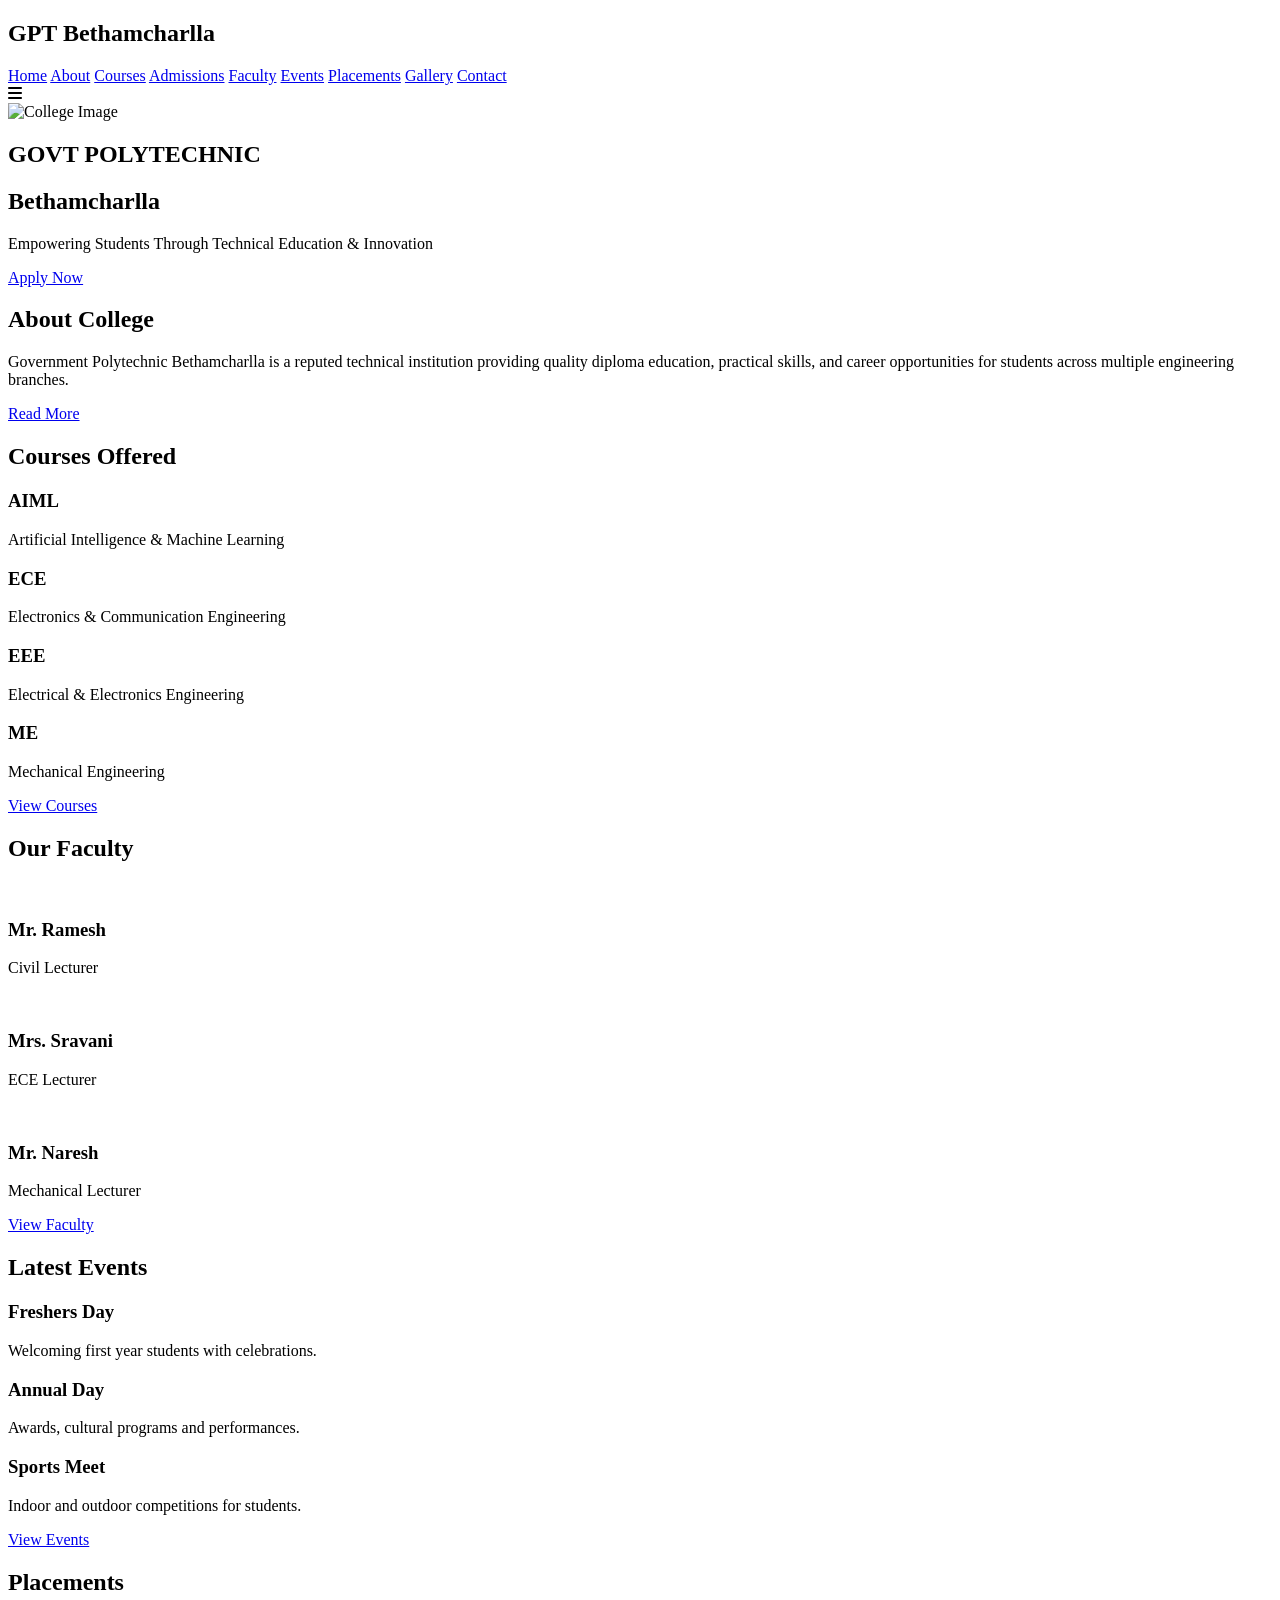
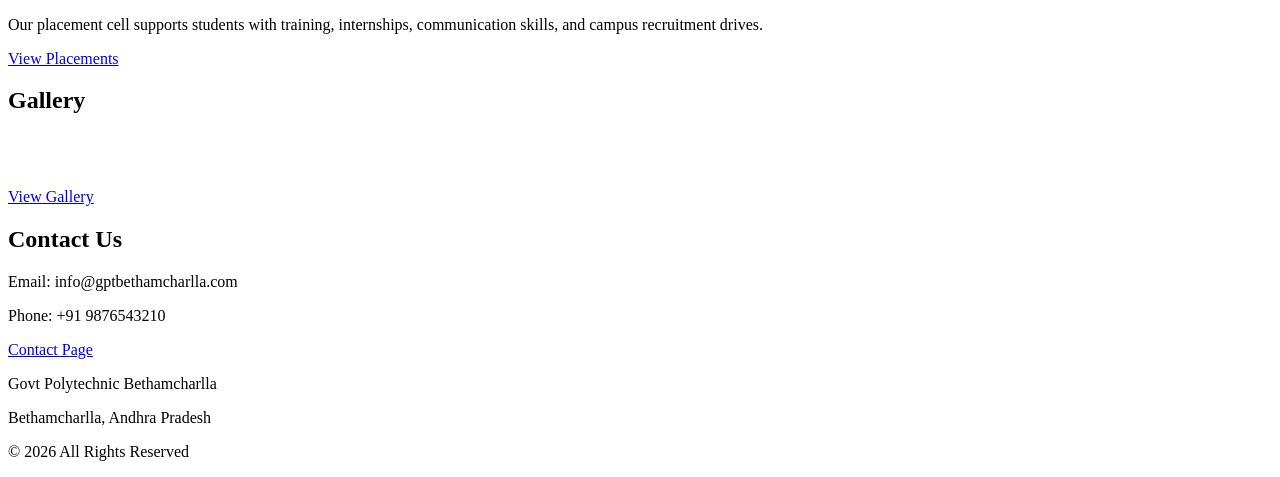
==== index.html @ 40ce56f2 "Create index.html" ====
<!DOCTYPE html>
<html lang="en">
<head>
<meta charset="UTF-8">
<meta name="viewport" content="width=device-width, initial-scale=1.0">
<title>GPT Bethamcharlla | Home</title>
<link rel="stylesheet" href="style.css">
<link rel="stylesheet" href="https://cdnjs.cloudflare.com/ajax/libs/font-awesome/6.5.0/css/all.min.css">
</head>
<body>

<!-- Header -->
<header class="header">
    <div class="logo">
        <h2>GPT Bethamcharlla</h2>
    </div>

    <nav class="navbar" id="navbar">
        <a href="index.html" class="active">Home</a>
        <a href="about.html">About</a>
        <a href="courses.html">Courses</a>
        <a href="admissions.html">Admissions</a>
        <a href="faculty.html">Faculty</a>
        <a href="events.html">Events</a>
        <a href="placements.html">Placements</a>
        <a href="gallery.html">Gallery</a>
        <a href="contact.html">Contact</a>
    </nav>

    <div class="menu-btn" id="menu-btn">
        <i class="fas fa-bars"></i>
    </div>
</header>

<!-- Hero Section -->
<section class="hero">
    <img src="images/college.jpg" alt="College Image">
    <div class="hero-content">
        <h1>GOVT POLYTECHNIC</h1>
        <h2>Bethamcharlla</h2>
        <p>Empowering Students Through Technical Education & Innovation</p>
        <a href="admissions.html" class="btn">Apply Now</a>
    </div>
</section>

<!-- About Preview -->
<section class="home-section">
    <h2 class="title">About College</h2>
    <p>
        Government Polytechnic Bethamcharlla is a reputed technical institution
        providing quality diploma education, practical skills, and career opportunities
        for students across multiple engineering branches.
    </p>
    <a href="about.html" class="btn">Read More</a>
</section>

<!-- Courses Preview -->
<section class="home-section">
    <h2 class="title">Courses Offered</h2>

    <div class="card-grid">

        <div class="card">
            <h3>AIML</h3>
            <p>Artificial Intelligence & Machine Learning</p>
        </div>

        <div class="card">
            <h3>ECE</h3>
            <p>Electronics & Communication Engineering</p>
        </div>

        <div class="card">
            <h3>EEE</h3>
            <p>Electrical & Electronics Engineering</p>
        </div>

        <div class="card">
            <h3>ME</h3>
            <p>Mechanical Engineering</p>
        </div>

    </div>

    <a href="courses.html" class="btn">View Courses</a>
</section>

<!-- Faculty Preview -->
<section class="home-section">
    <h2 class="title">Our Faculty</h2>

    <div class="card-grid">

        <div class="card">
            <img src="images/f1.jpg" alt="">
            <h3>Mr. Ramesh</h3>
            <p>Civil Lecturer</p>
        </div>

        <div class="card">
            <img src="images/f2.jpg" alt="">
            <h3>Mrs. Sravani</h3>
            <p>ECE Lecturer</p>
        </div>

        <div class="card">
            <img src="images/f3.jpg" alt="">
            <h3>Mr. Naresh</h3>
            <p>Mechanical Lecturer</p>
        </div>

    </div>

    <a href="faculty.html" class="btn">View Faculty</a>
</section>

<!-- Events Preview -->
<section class="home-section">
    <h2 class="title">Latest Events</h2>

    <div class="card-grid">

        <div class="card">
            <h3>Freshers Day</h3>
            <p>Welcoming first year students with celebrations.</p>
        </div>

        <div class="card">
            <h3>Annual Day</h3>
            <p>Awards, cultural programs and performances.</p>
        </div>

        <div class="card">
            <h3>Sports Meet</h3>
            <p>Indoor and outdoor competitions for students.</p>
        </div>

    </div>

    <a href="events.html" class="btn">View Events</a>
</section>

<!-- Placement Preview -->
<section class="home-section">
    <h2 class="title">Placements</h2>
    <p>
        Our placement cell supports students with training, internships,
        communication skills, and campus recruitment drives.
    </p>
    <a href="placements.html" class="btn">View Placements</a>
</section>

<!-- Gallery Preview -->
<section class="home-section">
    <h2 class="title">Gallery</h2>

    <div class="card-grid">

        <div class="card">
            <img src="images/g1.jpg" alt="">
        </div>

        <div class="card">
            <img src="images/g2.jpg" alt="">
        </div>

        <div class="card">
            <img src="images/g3.jpg" alt="">
        </div>

    </div>

    <a href="gallery.html" class="btn">View Gallery</a>
</section>

<!-- Contact Preview -->
<section class="home-section">
    <h2 class="title">Contact Us</h2>
    <p>Email: info@gptbethamcharlla.com</p>
    <p>Phone: +91 9876543210</p>
    <a href="contact.html" class="btn">Contact Page</a>
</section>

<!-- Footer -->
<footer class="footer">
    <p>Govt Polytechnic Bethamcharlla</p>
    <p>Bethamcharlla, Andhra Pradesh</p>
    <p>&copy; 2026 All Rights Reserved</p>
</footer>

<script src="script.js"></script>
</body>
</html>
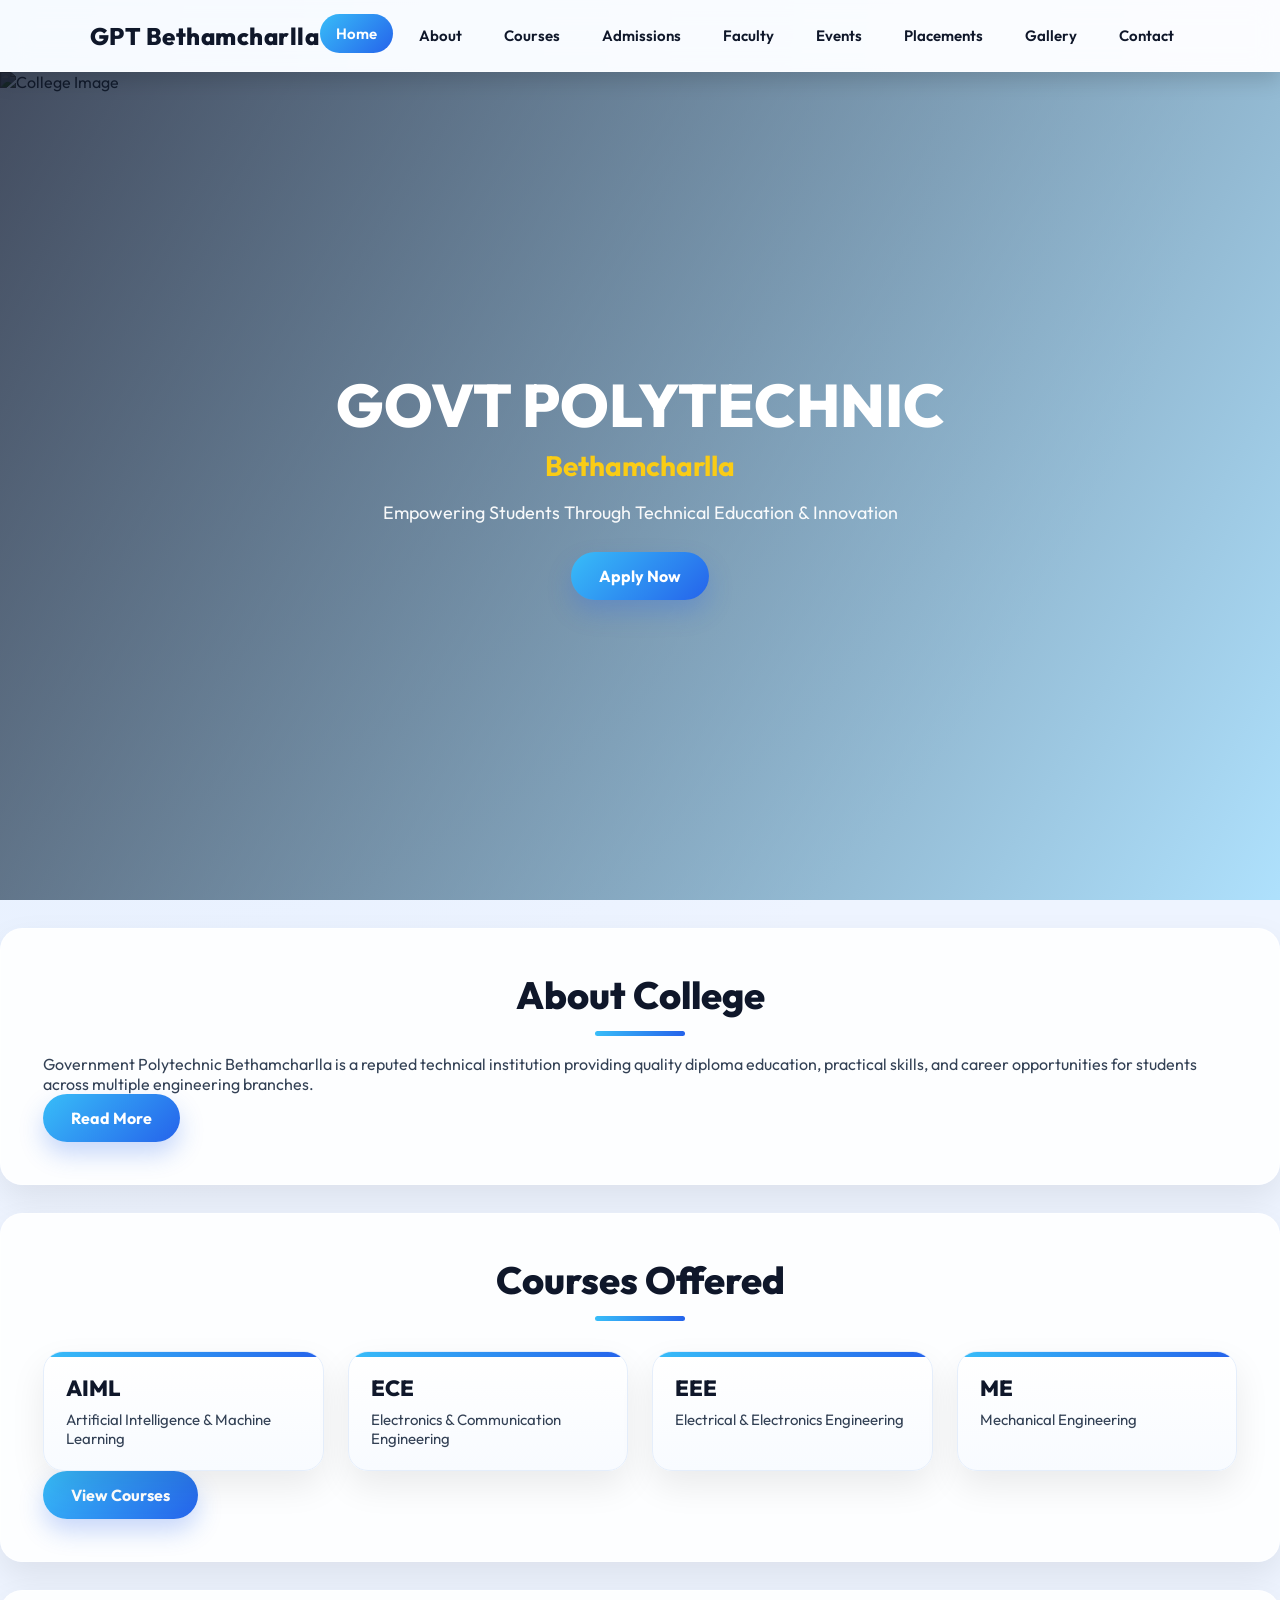
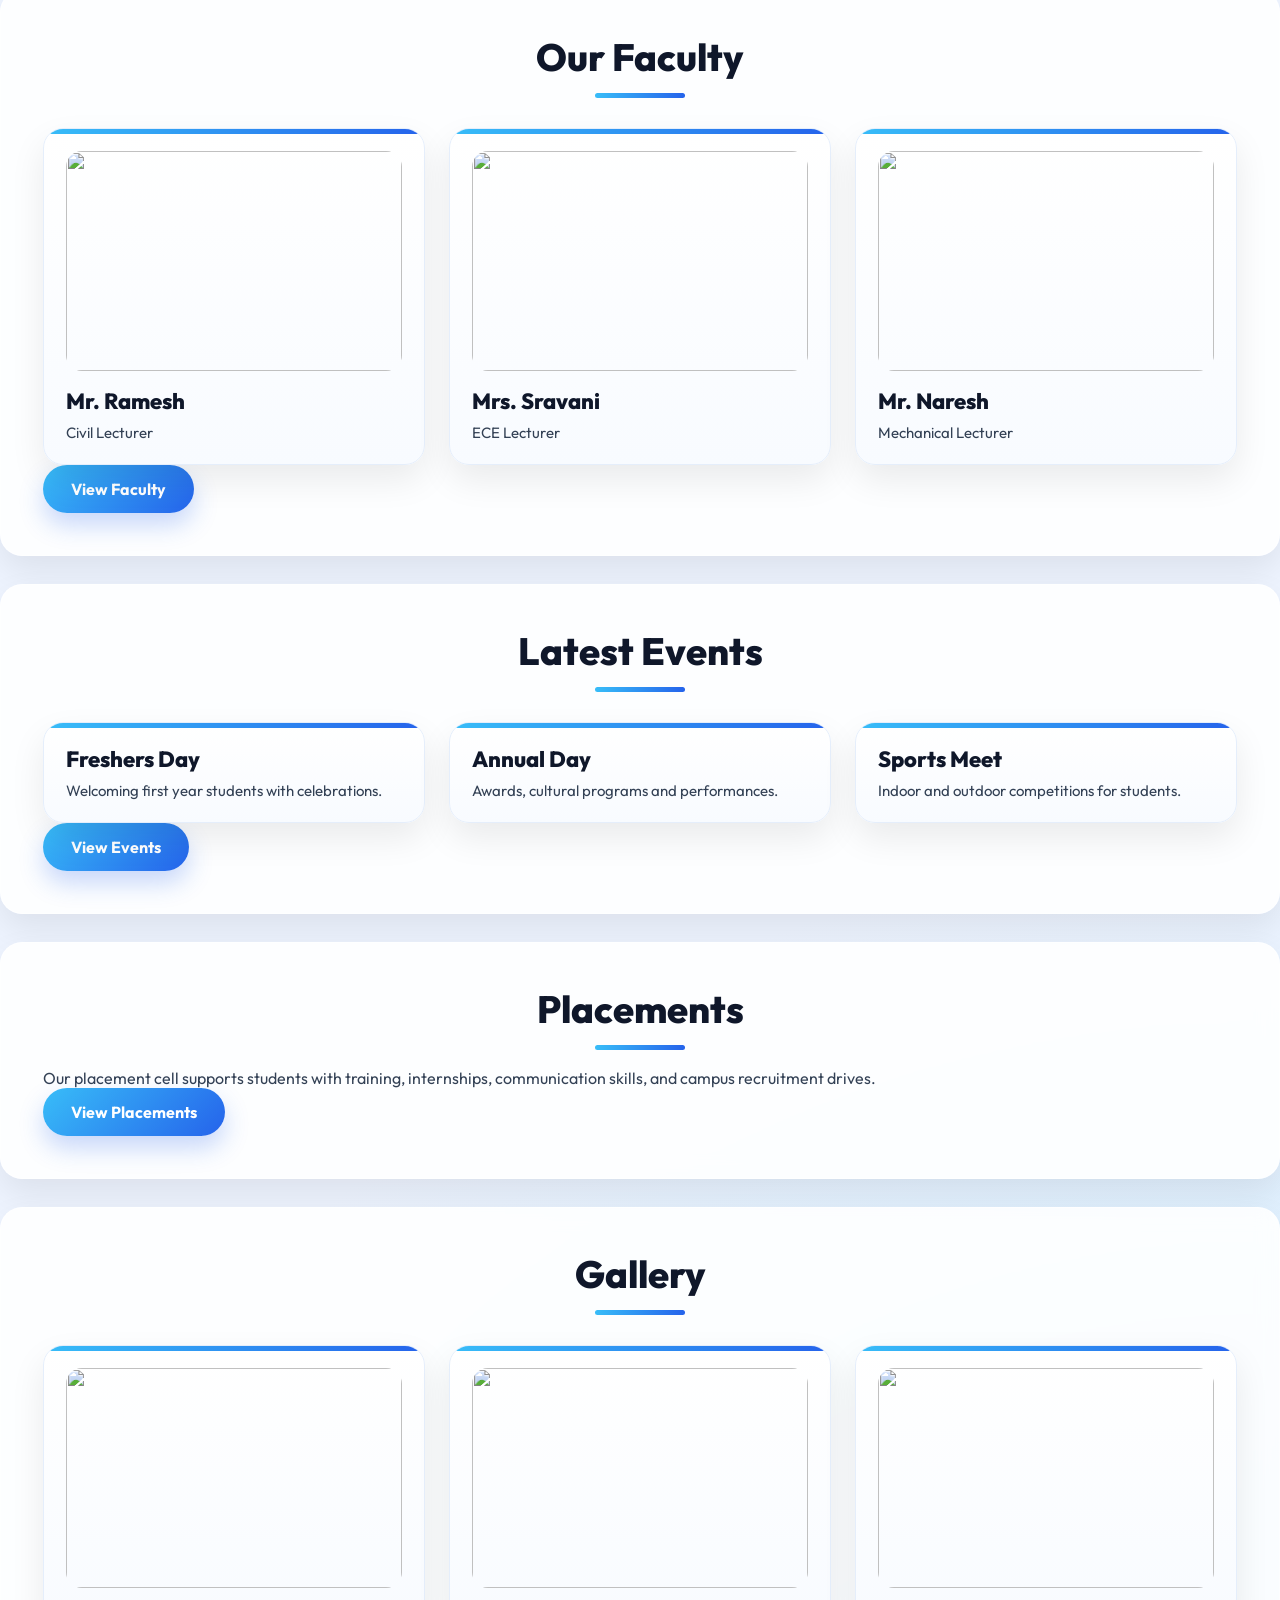
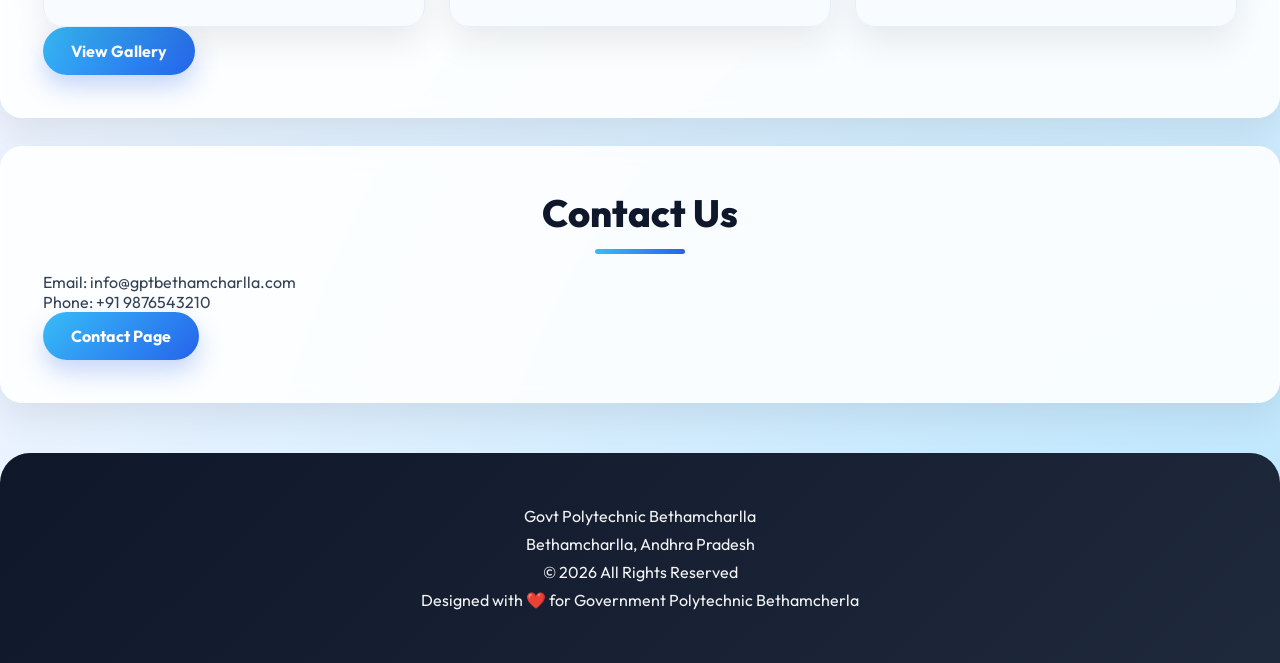
==== commit e214b287: "Update index.html" ====
--- a/index.html
+++ b/index.html
@@ -186,6 +186,7 @@
     <p>Govt Polytechnic Bethamcharlla</p>
     <p>Bethamcharlla, Andhra Pradesh</p>
     <p>&copy; 2026 All Rights Reserved</p>
+    <p>Designed with ❤️ for Government Polytechnic Bethamcherla</p>
 </footer>
 
 <script src="script.js"></script>
--- a/style.css
+++ b/style.css
@@ -0,0 +1,407 @@
+/* ==================================
+   GPT Bethamcharlla Modern Premium CSS
+   Stylish / Unique / Non-routine
+================================== */
+
+@import url('https://fonts.googleapis.com/css2?family=Outfit:wght@300;400;500;600;700;800&display=swap');
+
+:root{
+    --primary:#0f172a;
+    --secondary:#1e293b;
+    --accent:#38bdf8;
+    --gold:#facc15;
+    --light:#f8fafc;
+    --white:#ffffff;
+    --text:#334155;
+    --shadow:0 15px 35px rgba(0,0,0,0.08);
+    --radius:22px;
+}
+
+*{
+    margin:0;
+    padding:0;
+    box-sizing:border-box;
+    font-family:'Outfit',sans-serif;
+}
+
+html{
+    scroll-behavior:smooth;
+}
+
+body{
+    background:
+    radial-gradient(circle at top left,#dbeafe 0%,transparent 30%),
+    radial-gradient(circle at bottom right,#bae6fd 0%,transparent 35%),
+    #eef4ff;
+    color:var(--text);
+    overflow-x:hidden;
+}
+
+/* ================= NAVBAR ================= */
+
+.header{
+    position:sticky;
+    top:0;
+    z-index:999;
+    width:100%;
+    padding:16px 7%;
+    display:flex;
+    justify-content:space-between;
+    align-items:center;
+    background:rgba(255,255,255,0.75);
+    backdrop-filter:blur(14px);
+    border-bottom:1px solid rgba(255,255,255,0.4);
+    box-shadow:0 8px 30px rgba(0,0,0,0.06);
+}
+
+.logo h2{
+    font-size:24px;
+    font-weight:800;
+    color:var(--primary);
+    letter-spacing:.5px;
+}
+
+.navbar{
+    display:flex;
+    gap:10px;
+    align-items:center;
+}
+
+.navbar a{
+    text-decoration:none;
+    color:var(--primary);
+    padding:10px 16px;
+    border-radius:999px;
+    font-size:15px;
+    font-weight:600;
+    transition:0.3s ease;
+}
+
+.navbar a:hover,
+.navbar a.active{
+    background:linear-gradient(135deg,var(--accent),#2563eb);
+    color:#fff;
+    transform:translateY(-2px);
+}
+
+.menu-btn{
+    display:none;
+    font-size:28px;
+    color:var(--primary);
+    cursor:pointer;
+}
+
+/* ================= HERO ================= */
+
+.hero{
+    min-height:92vh;
+    position:relative;
+    display:flex;
+    align-items:center;
+    justify-content:center;
+    overflow:hidden;
+}
+
+.small-hero{
+    min-height:60vh;
+}
+
+.hero img{
+    position:absolute;
+    inset:0;
+    width:100%;
+    height:100%;
+    object-fit:cover;
+    filter:brightness(45%);
+}
+
+.hero::after{
+    content:"";
+    position:absolute;
+    inset:0;
+    background:linear-gradient(120deg,rgba(15,23,42,.75),rgba(56,189,248,.35));
+}
+
+.hero-content{
+    position:relative;
+    z-index:2;
+    max-width:800px;
+    text-align:center;
+    color:#fff;
+    padding:20px;
+}
+
+.hero-content h1{
+    font-size:60px;
+    font-weight:800;
+    line-height:1.1;
+}
+
+.hero-content h2{
+    margin-top:10px;
+    font-size:28px;
+    color:var(--gold);
+}
+
+.hero-content p{
+    margin:18px auto 28px;
+    max-width:650px;
+    font-size:18px;
+    opacity:.95;
+}
+
+/* ================= BUTTON ================= */
+
+.btn,
+button{
+    display:inline-block;
+    border:none;
+    text-decoration:none;
+    padding:14px 28px;
+    border-radius:999px;
+    background:linear-gradient(135deg,var(--accent),#2563eb);
+    color:#fff;
+    font-weight:700;
+    cursor:pointer;
+    transition:.3s ease;
+    box-shadow:0 12px 24px rgba(37,99,235,.25);
+}
+
+.btn:hover,
+button:hover{
+    transform:translateY(-3px) scale(1.02);
+}
+
+/* ================= COMMON ================= */
+
+section{
+    padding:80px 7%;
+}
+
+.title{
+    text-align:center;
+    font-size:38px;
+    color:var(--primary);
+    margin-bottom:18px;
+    font-weight:800;
+}
+
+.title::after{
+    content:"";
+    width:90px;
+    height:5px;
+    border-radius:20px;
+    display:block;
+    margin:12px auto 0;
+    background:linear-gradient(90deg,var(--accent),#2563eb);
+}
+
+.home-section,
+.page-section{
+    background:rgba(255,255,255,0.88);
+    backdrop-filter:blur(10px);
+    border:1px solid rgba(255,255,255,0.55);
+    padding:42px;
+    border-radius:var(--radius);
+    margin:28px auto;
+    box-shadow:var(--shadow);
+}
+
+/* ================= GRID ================= */
+
+.card-grid{
+    margin-top:30px;
+    display:grid;
+    grid-template-columns:repeat(auto-fit,minmax(250px,1fr));
+    gap:24px;
+}
+
+/* ================= CARDS ================= */
+
+.card{
+    background:linear-gradient(180deg,#ffffff,#f8fbff);
+    border-radius:20px;
+    padding:22px;
+    box-shadow:var(--shadow);
+    transition:.35s ease;
+    border:1px solid #e5eefb;
+    position:relative;
+    overflow:hidden;
+}
+
+.card::before{
+    content:"";
+    position:absolute;
+    top:0;
+    left:0;
+    width:100%;
+    height:5px;
+    background:linear-gradient(90deg,var(--accent),#2563eb);
+}
+
+.card:hover{
+    transform:translateY(-8px) rotateX(2deg);
+}
+
+.card img{
+    width:100%;
+    height:220px;
+    object-fit:cover;
+    border-radius:16px;
+    margin-bottom:16px;
+}
+
+.card h3{
+    color:var(--primary);
+    font-size:22px;
+    margin-bottom:8px;
+    font-weight:800;
+}
+
+.card p{
+    color:var(--text);
+    font-size:15px;
+}
+
+/* ================= FORMS ================= */
+
+form,
+.contact-form{
+    max-width:760px;
+    margin:auto;
+    display:grid;
+    gap:16px;
+}
+
+input,
+textarea,
+select{
+    width:100%;
+    padding:15px 16px;
+    border-radius:16px;
+    border:1px solid #dbe4f0;
+    background:#fff;
+    outline:none;
+    font-size:15px;
+}
+
+input:focus,
+textarea:focus,
+select:focus{
+    border-color:var(--accent);
+    box-shadow:0 0 0 4px rgba(56,189,248,.12);
+}
+
+/* ================= MAP ================= */
+
+.map-box{
+    overflow:hidden;
+    border-radius:22px;
+    box-shadow:var(--shadow);
+}
+
+/* ================= FOOTER ================= */
+
+.footer{
+    margin-top:50px;
+    background:linear-gradient(135deg,var(--primary),var(--secondary));
+    color:#fff;
+    text-align:center;
+    padding:45px 20px;
+    border-top-left-radius:30px;
+    border-top-right-radius:30px;
+}
+
+.footer p{
+    margin:8px 0;
+    opacity:.95;
+}
+
+/* ================= ANIMATIONS ================= */
+
+.card,
+.home-section,
+.page-section{
+    animation:rise .8s ease;
+}
+
+@keyframes rise{
+    from{
+        opacity:0;
+        transform:translateY(30px);
+    }
+    to{
+        opacity:1;
+        transform:translateY(0);
+    }
+}
+
+/* ================= MOBILE ================= */
+
+@media(max-width:992px){
+
+    .menu-btn{
+        display:block;
+    }
+
+    .navbar{
+        position:absolute;
+        top:100%;
+        left:0;
+        width:100%;
+        background:rgba(255,255,255,.96);
+        backdrop-filter:blur(10px);
+        flex-direction:column;
+        padding:18px;
+        display:none;
+        box-shadow:0 20px 35px rgba(0,0,0,.08);
+    }
+
+    .navbar.active{
+        display:flex;
+    }
+
+    .hero-content h1{
+        font-size:42px;
+    }
+
+    .hero-content h2{
+        font-size:24px;
+    }
+}
+
+@media(max-width:576px){
+
+    .logo h2{
+        font-size:18px;
+    }
+
+    section{
+        padding:55px 5%;
+    }
+
+    .home-section,
+    .page-section{
+        padding:24px;
+    }
+
+    .title{
+        font-size:30px;
+    }
+
+    .hero-content h1{
+        font-size:32px;
+    }
+
+    .hero-content h2{
+        font-size:18px;
+    }
+
+    .hero-content p{
+        font-size:15px;
+    }
+
+    .card img{
+        height:180px;
+    }
+}
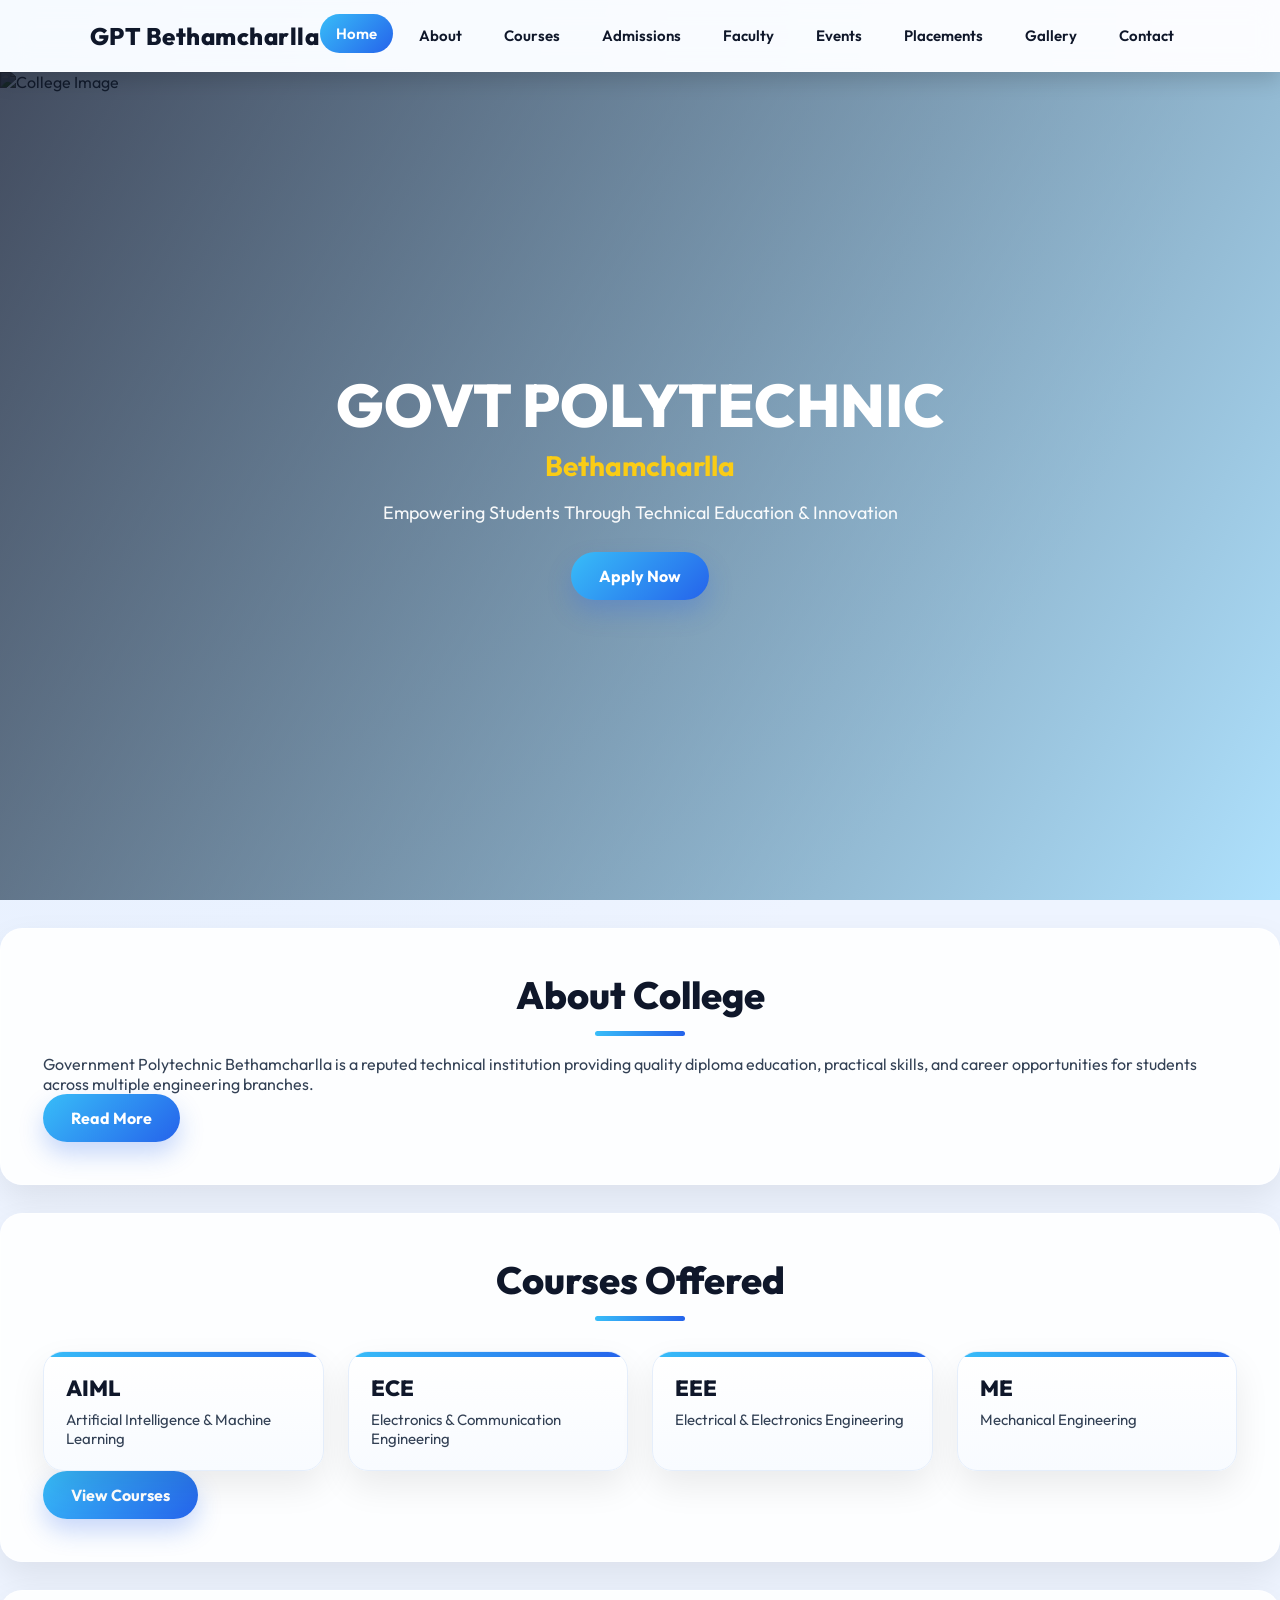
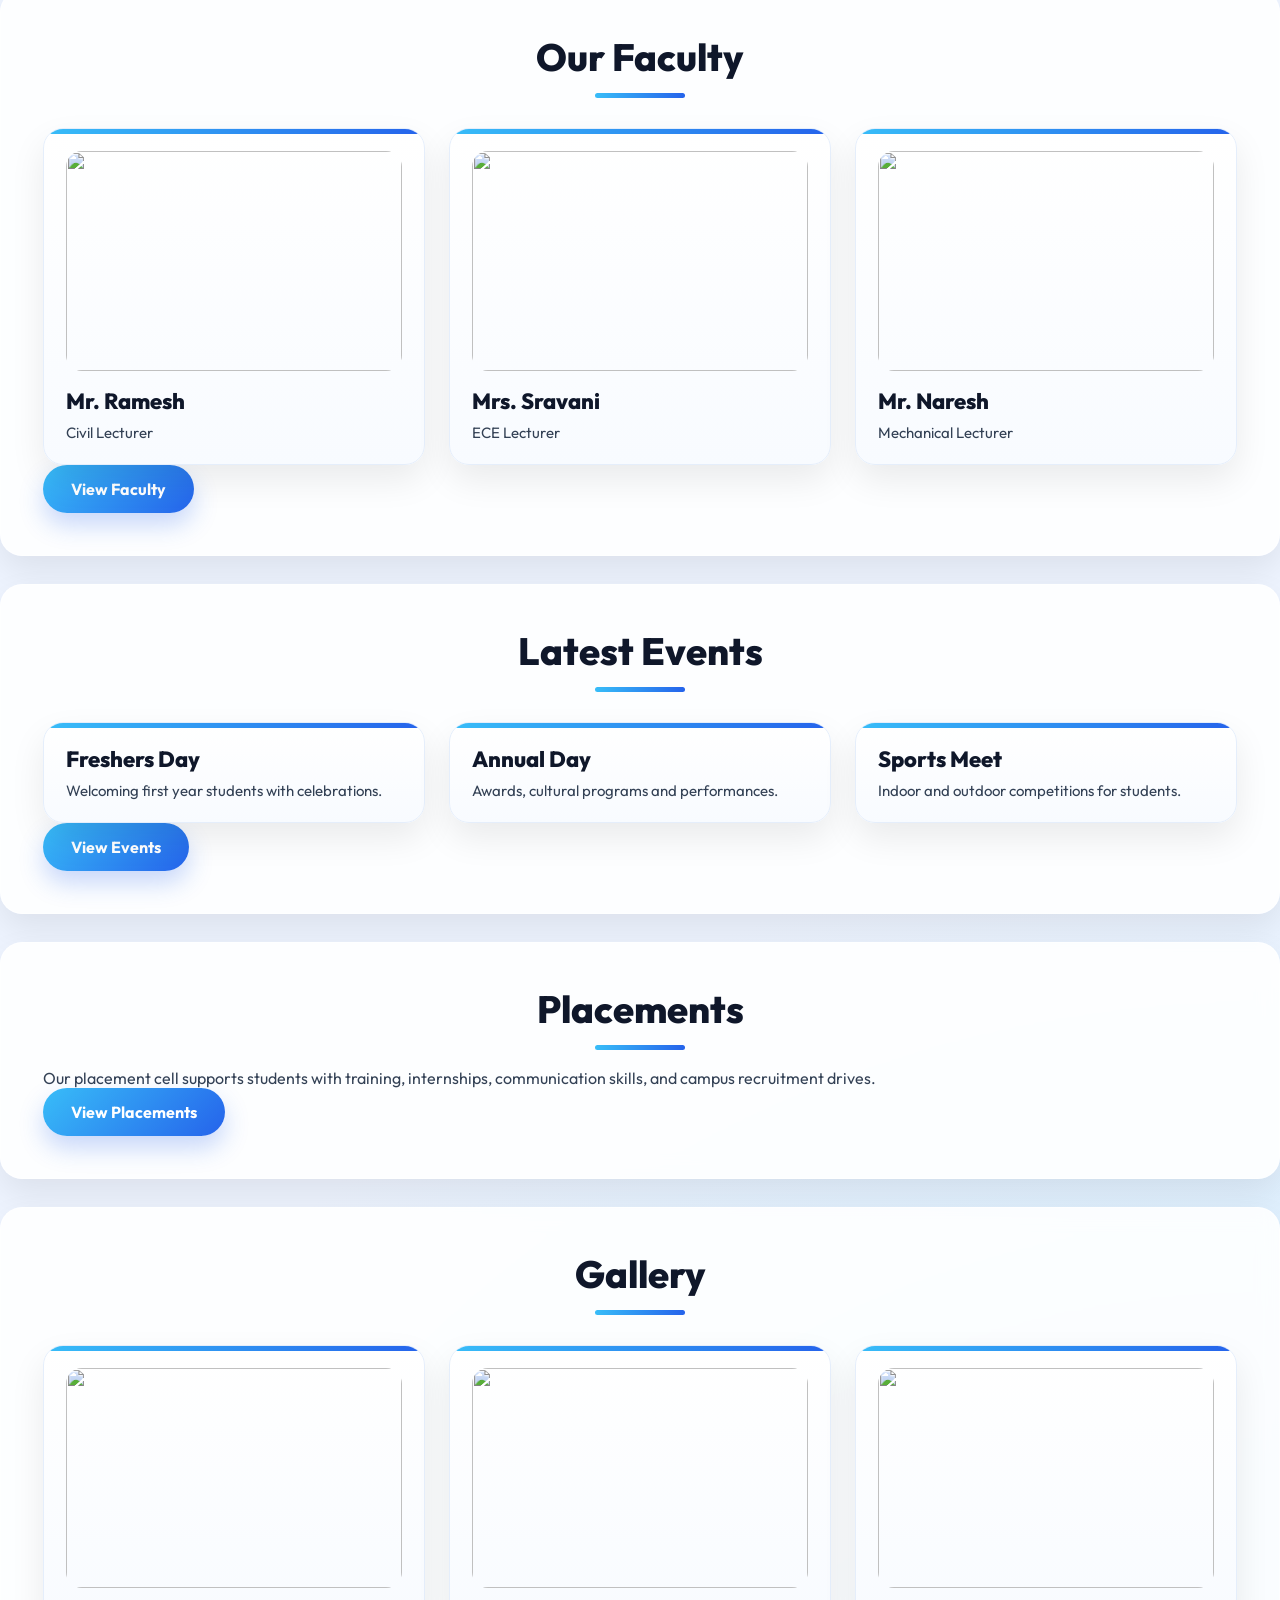
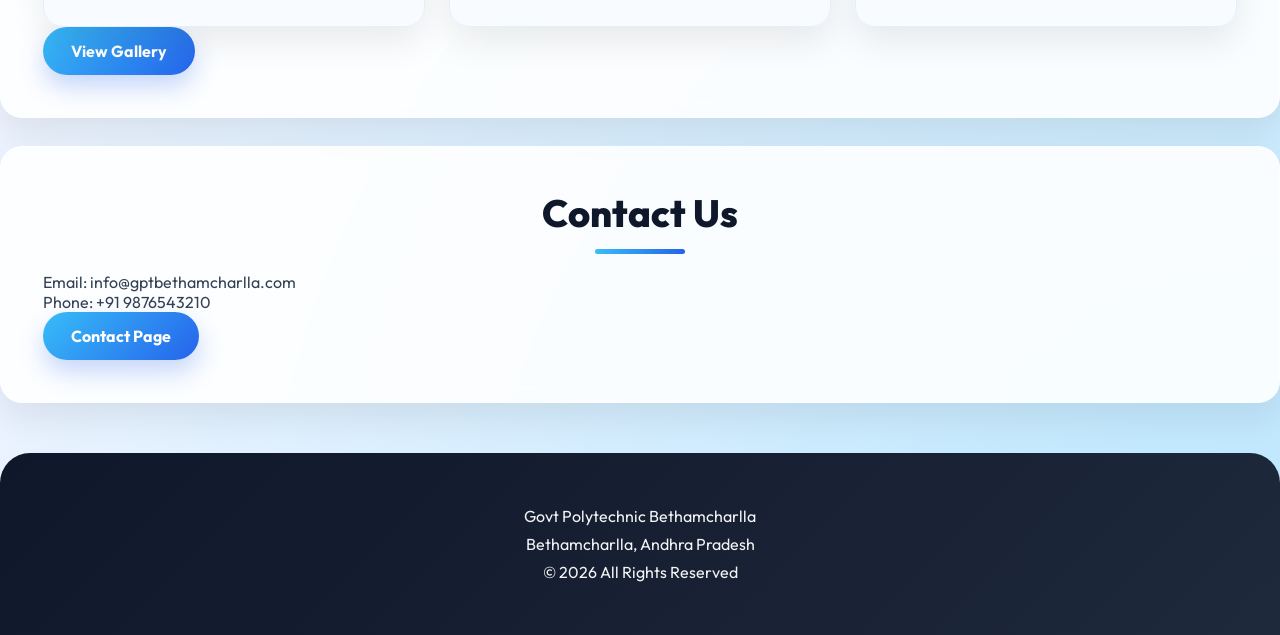
==== commit d0db3695: "Update index.html" ====
--- a/index.html
+++ b/index.html
@@ -186,7 +186,6 @@
     <p>Govt Polytechnic Bethamcharlla</p>
     <p>Bethamcharlla, Andhra Pradesh</p>
     <p>&copy; 2026 All Rights Reserved</p>
-    <p>Designed with ❤️ for Government Polytechnic Bethamcherla</p>
 </footer>
 
 <script src="script.js"></script>
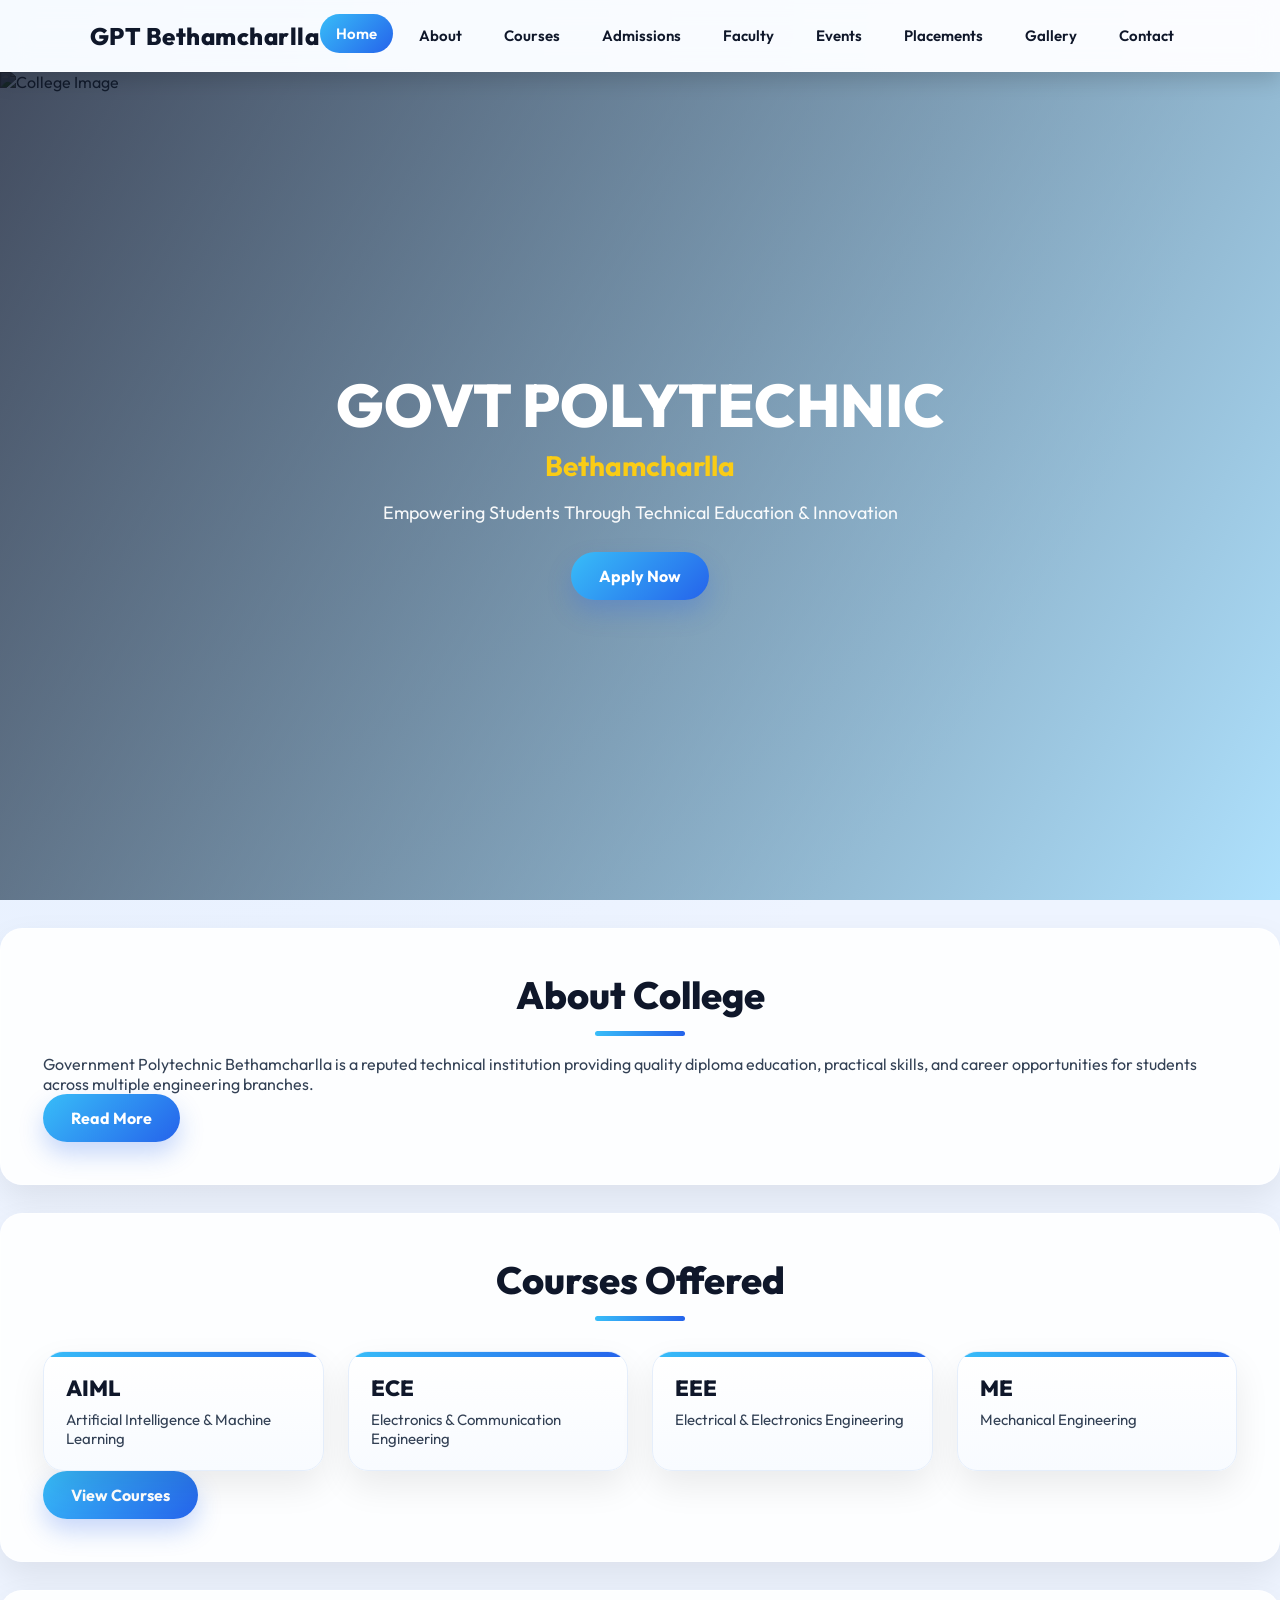
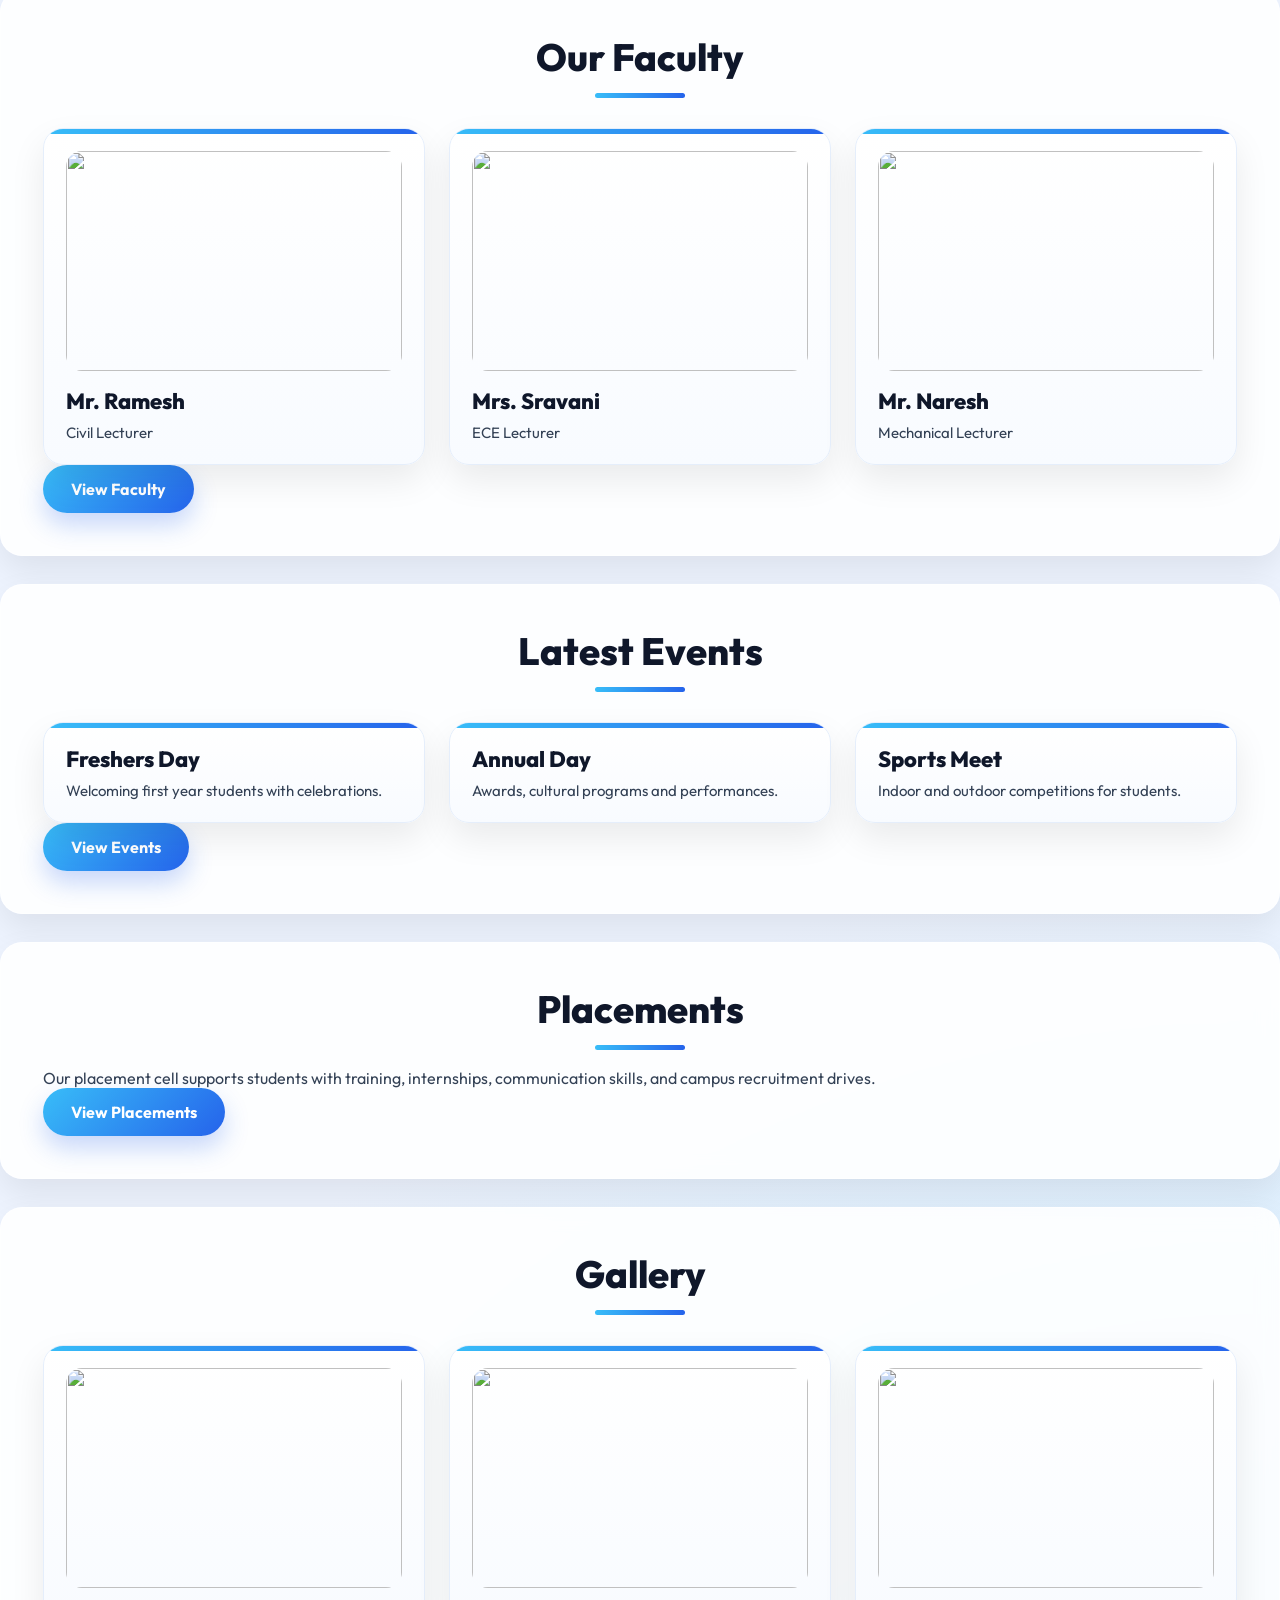
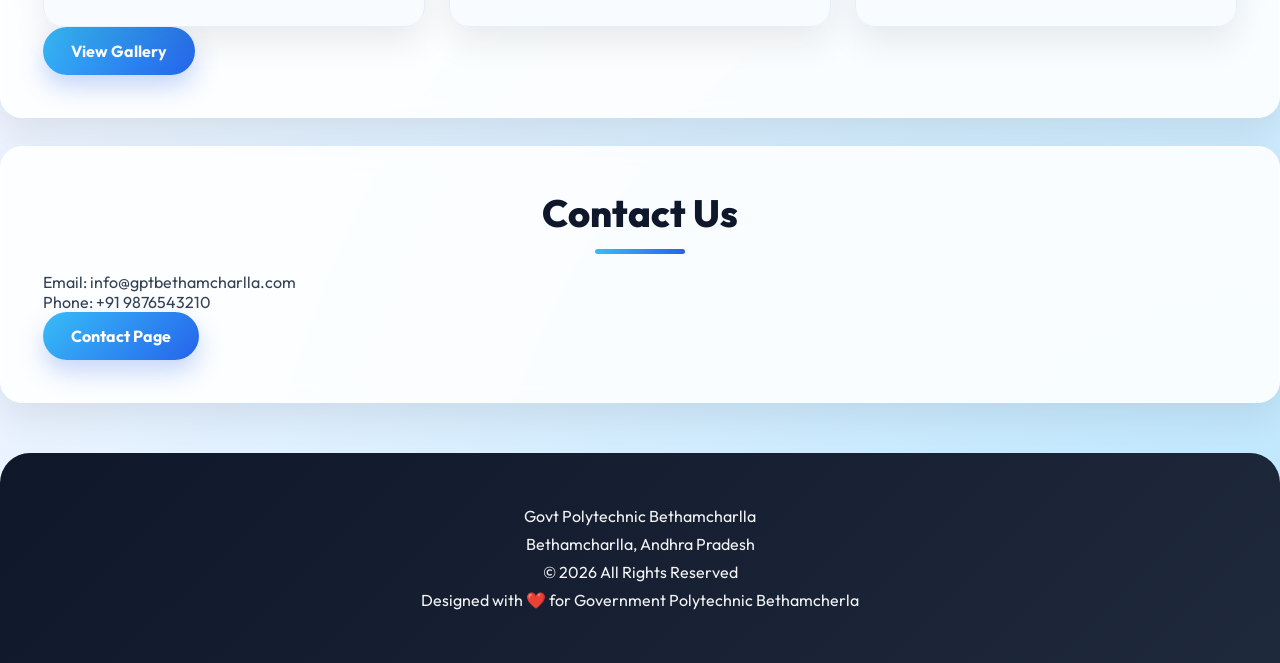
==== commit 38ad0f0a: "Merge pull request #1 from kishor-k-2007/feature/add-footer Update index.html" ====
--- a/index.html
+++ b/index.html
@@ -186,6 +186,7 @@
     <p>Govt Polytechnic Bethamcharlla</p>
     <p>Bethamcharlla, Andhra Pradesh</p>
     <p>&copy; 2026 All Rights Reserved</p>
+    <p>Designed with ❤️ for Government Polytechnic Bethamcherla</p>
 </footer>
 
 <script src="script.js"></script>
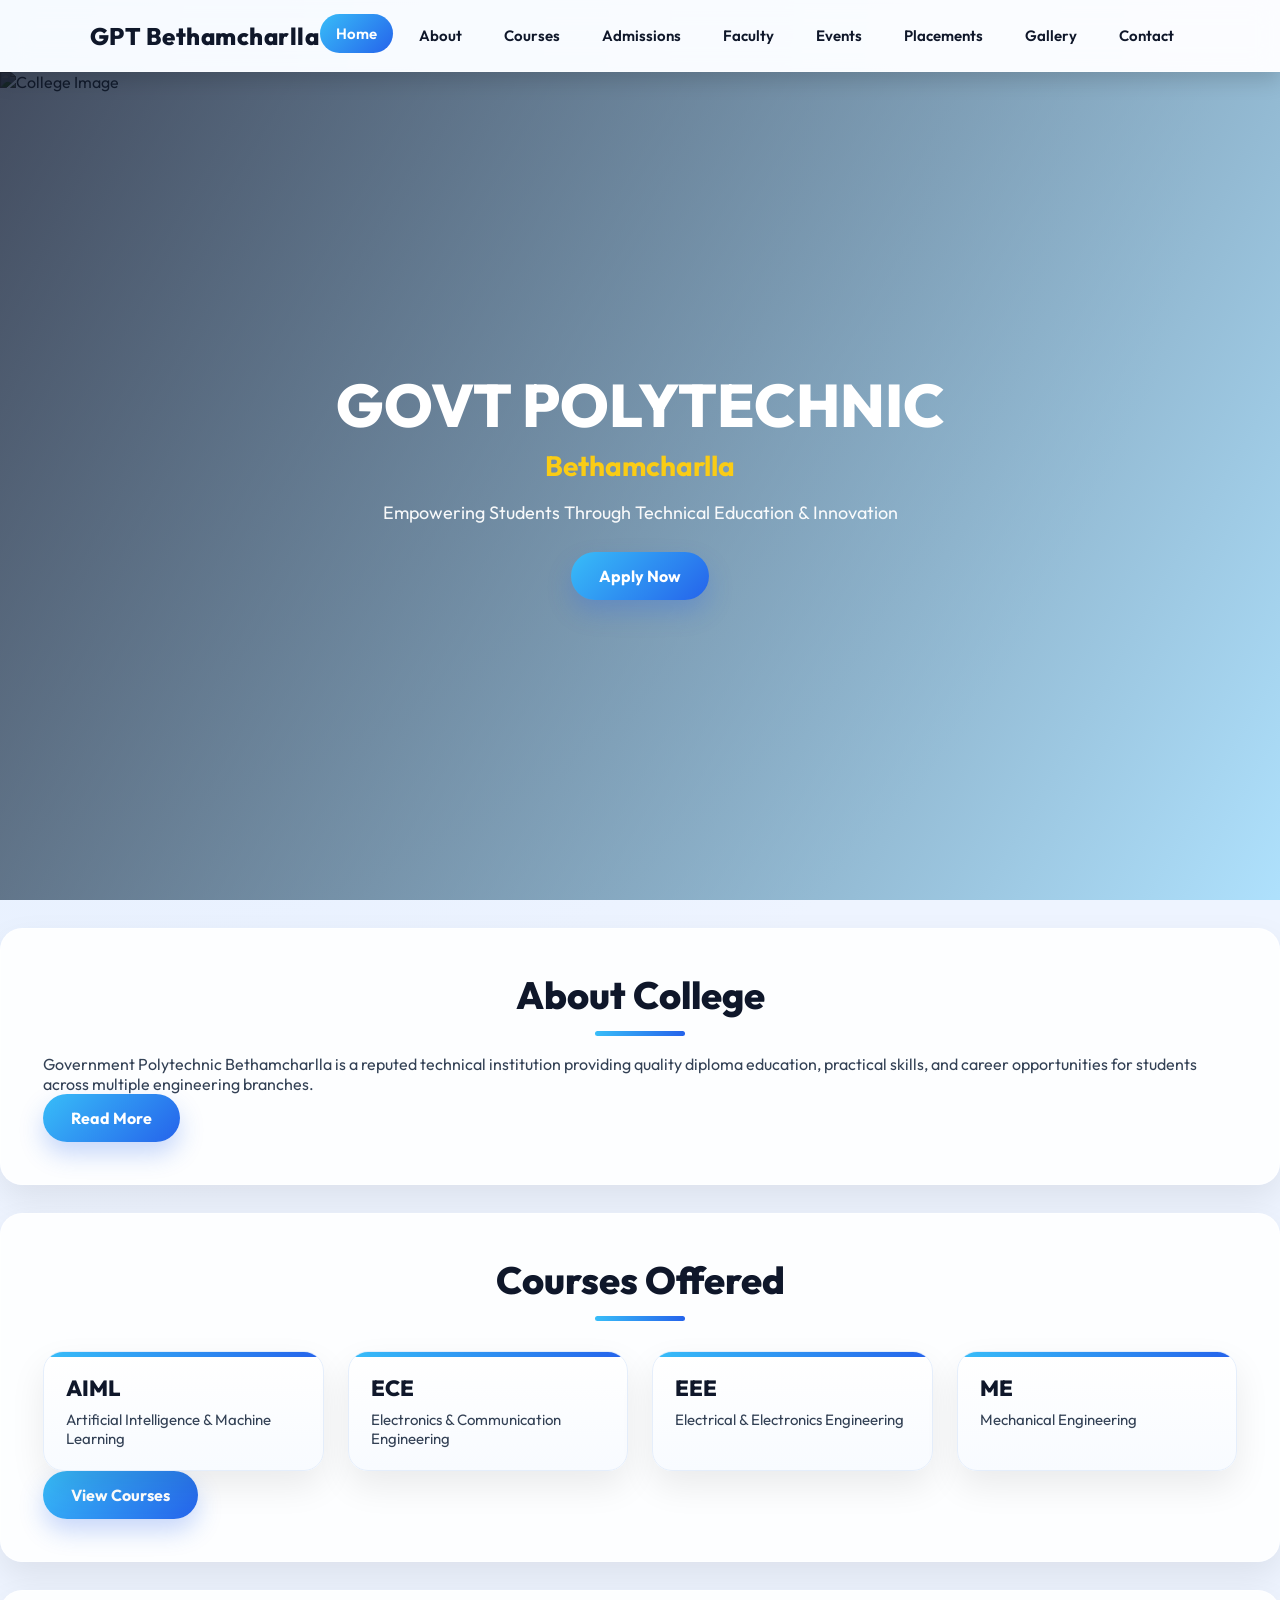
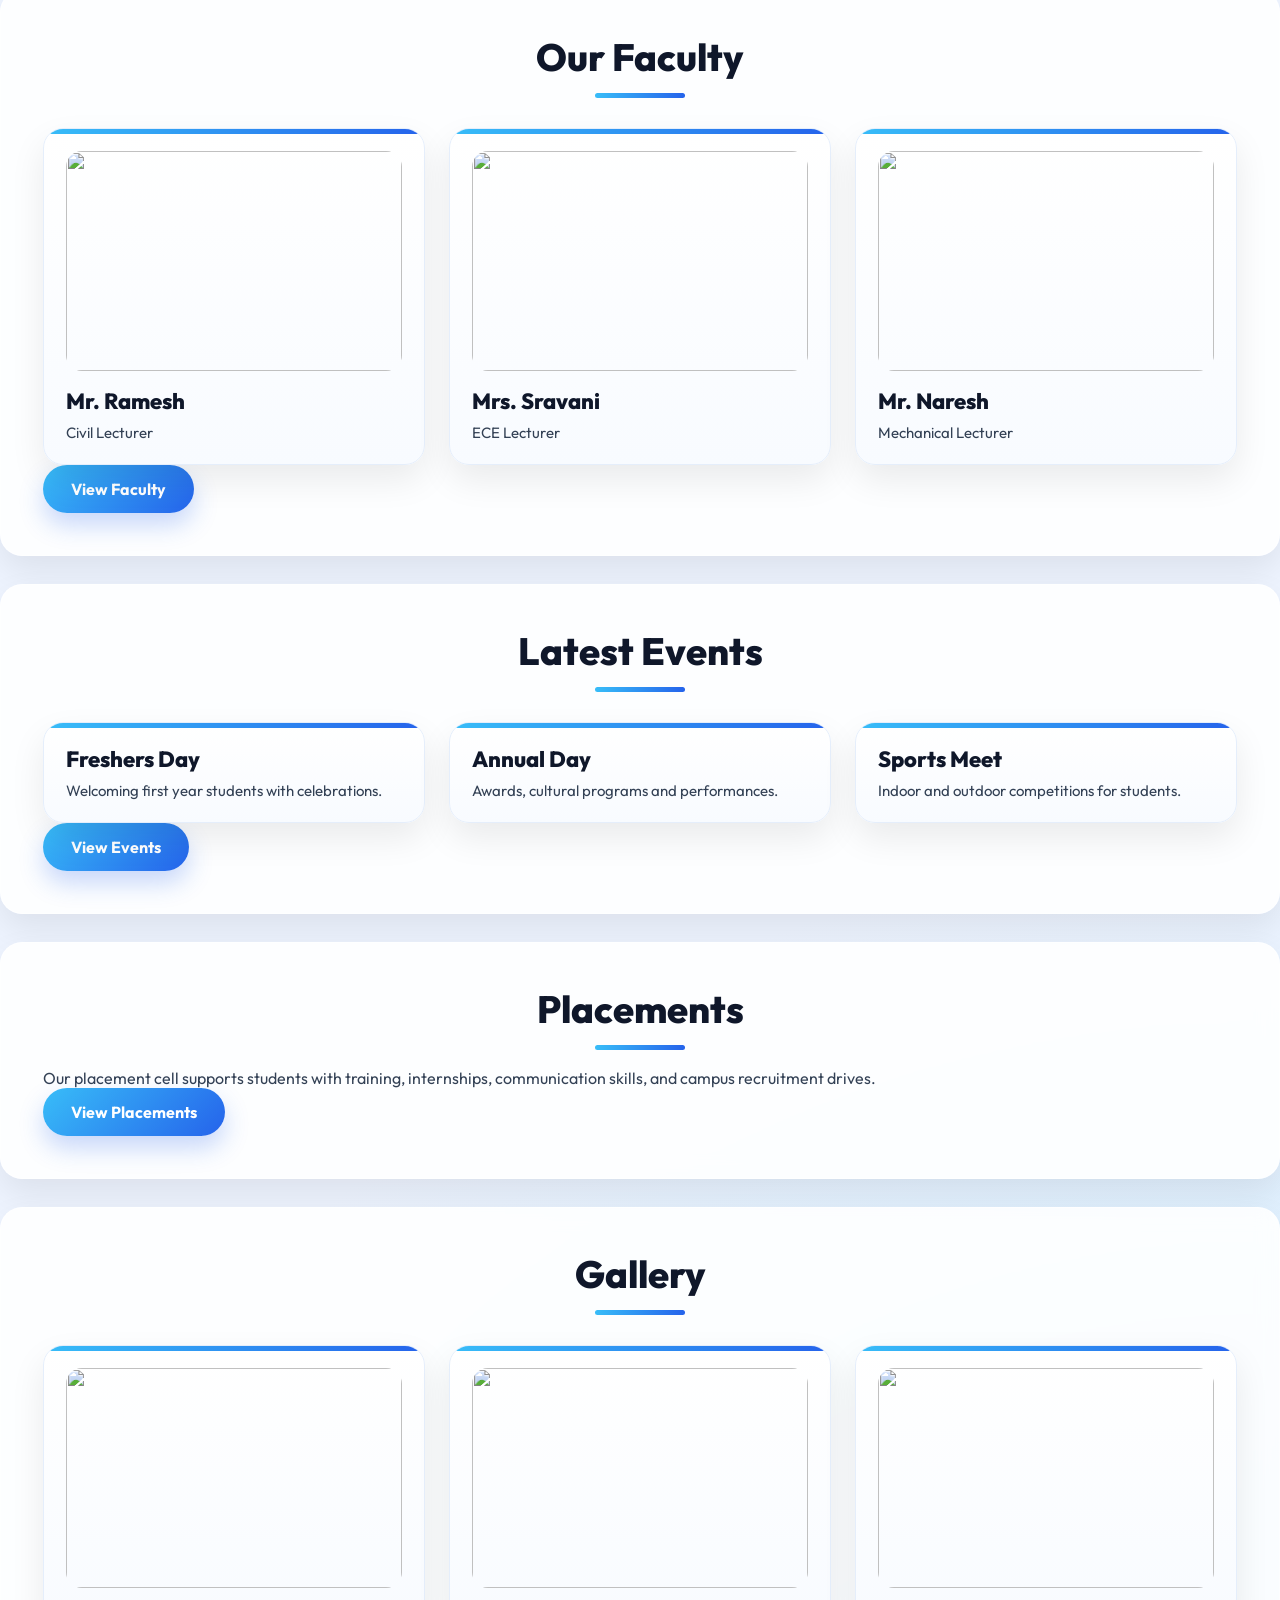
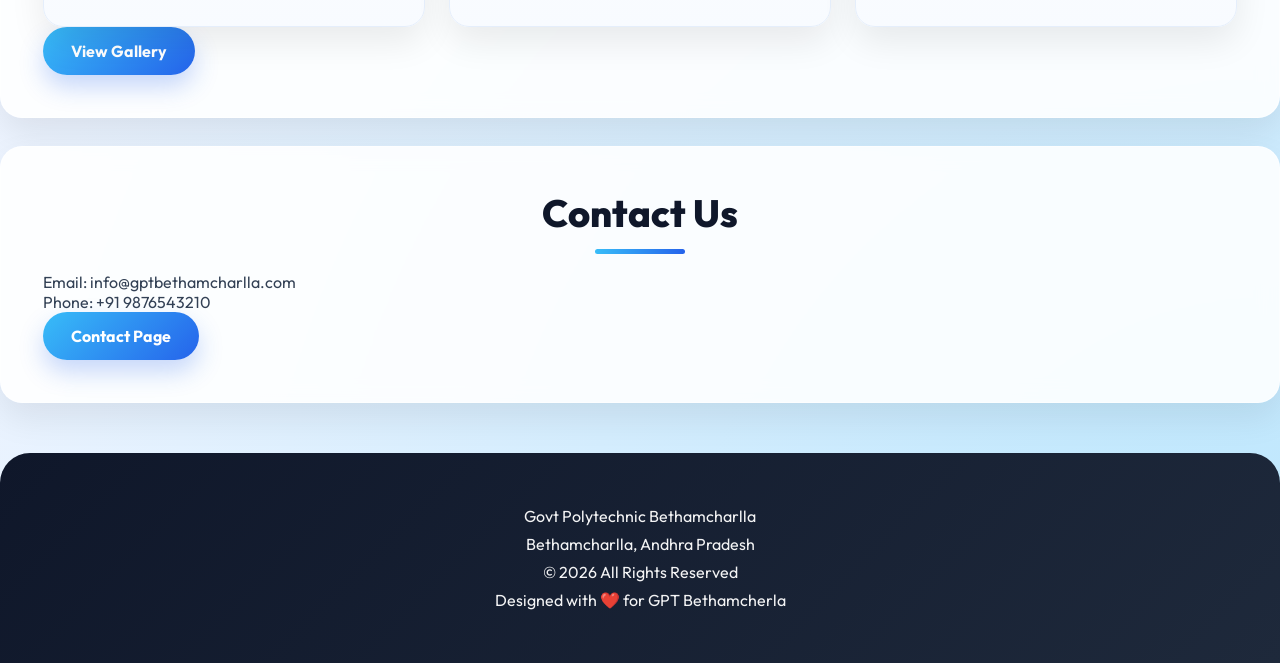
==== commit c1dcdf1e: "Update index.html" ====
--- a/index.html
+++ b/index.html
@@ -186,7 +186,7 @@
     <p>Govt Polytechnic Bethamcharlla</p>
     <p>Bethamcharlla, Andhra Pradesh</p>
     <p>&copy; 2026 All Rights Reserved</p>
-    <p>Designed with ❤️ for Government Polytechnic Bethamcherla</p>
+    <p>Designed with ❤️ for GPT Bethamcherla</p>
 </footer>
 
 <script src="script.js"></script>
